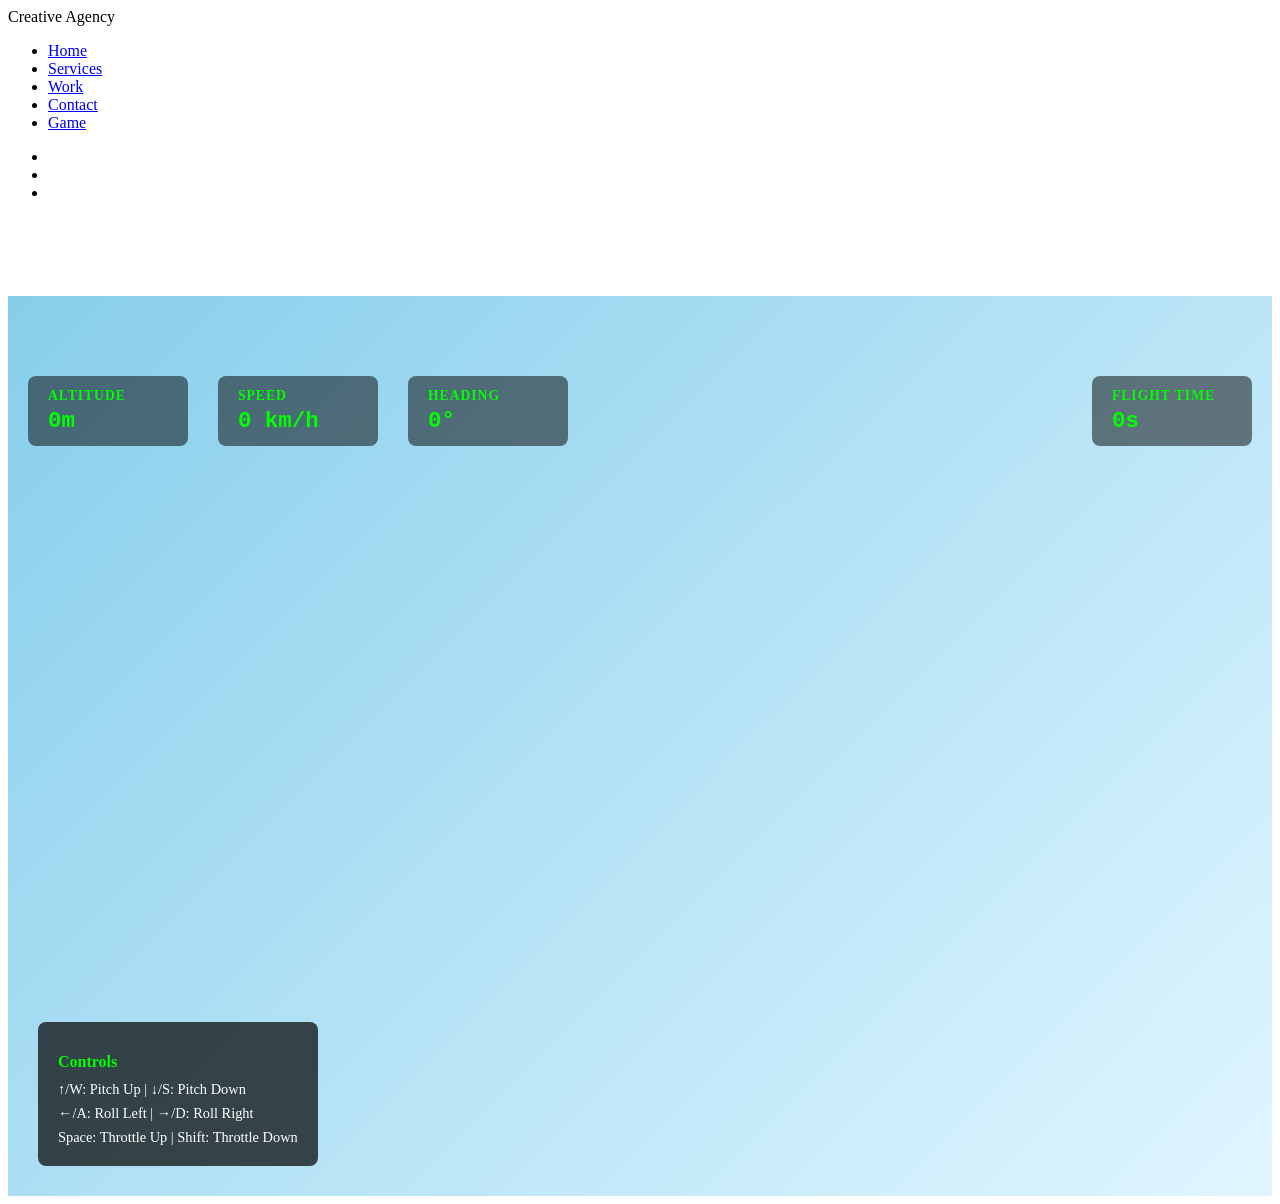
==== game.html @ fc153dbe "Add 3D plane simulation game - Phase 1 foundation Implemented: - Babylon.js 3D scene setup with ligh" ====
<!DOCTYPE html>
<html lang="en">
  <head>
    <meta charset="UTF-8" />
    <meta http-equiv="X-UA-Compatible" content="IE=edge" />
    <meta name="viewport" content="width=device-width, initial-scale=1.0" />
    <link rel="stylesheet" href="css/style.css" />
    <link rel="stylesheet" href="css/game-styles.css" />
    <title>Plane Simulation - Creative Agency</title>
  </head>
  <body>
    <header>
      <div class="logo">Creative Agency</div>
      <div class="toggle"></div>
      <div class="navigation">
        <ul>
          <li><a href="index.html">Home</a></li>
          <li><a href="services.html">Services</a></li>
          <li><a href="work.html">Work</a></li>
          <li><a href="contact.html">Contact</a></li>
          <li><a href="game.html">Game</a></li>
        </ul>
        <div class="social-bar">
          <ul>
            <li>
              <a href="https://facebook.com">
                <img src="images/facebook.png" target="_blank" alt="" />
              </a>
            </li>
            <li>
              <a href="https://twitter.com">
                <img src="images/twitter.png" target="_blank" alt="" />
              </a>
            </li>
            <li>
              <a href="https://instagram.com">
                <img src="images/instagram.png" target="_blank" alt="" />
              </a>
            </li>
          </ul>
          <a href="mailto:you@email.com" class="email-icon">
            <img src="images/email.png" alt="" />
          </a>
        </div>
      </div>
    </header>

    <section class="game-container">
      <canvas id="gameCanvas"></canvas>
      <div class="game-hud">
        <div class="hud-left">
          <div class="hud-item">
            <span class="hud-label">Altitude</span>
            <span class="hud-value" id="altitude">0m</span>
          </div>
          <div class="hud-item">
            <span class="hud-label">Speed</span>
            <span class="hud-value" id="speed">0 km/h</span>
          </div>
          <div class="hud-item">
            <span class="hud-label">Heading</span>
            <span class="hud-value" id="heading">0°</span>
          </div>
        </div>
        <div class="hud-right">
          <div class="hud-item">
            <span class="hud-label">Flight Time</span>
            <span class="hud-value" id="flightTime">0s</span>
          </div>
        </div>
      </div>

      <div class="controls-hint" id="controlsHint">
        <h3>Controls</h3>
        <p>↑/W: Pitch Up | ↓/S: Pitch Down</p>
        <p>←/A: Roll Left | →/D: Roll Right</p>
        <p>Space: Throttle Up | Shift: Throttle Down</p>
        <p class="game-over-text" id="gameOverText" style="display: none;">
          <strong>CRASHED!</strong> Press R to Restart
        </p>
      </div>
    </section>

    <!-- Babylon.js CDN -->
    <script src="https://cdn.babylonjs.com/babylon.js"></script>
    <script src="https://cdn.babylonjs.com/loaders/babylonjs.loaders.min.js"></script>
    <script src="js/script.js"></script>
    <script src="js/game.js"></script>
  </body>
</html>
---- css/game-styles.css ----
/* Game Styles */

.game-container {
  position: relative;
  width: 100%;
  height: 100vh;
  padding: 0;
  margin: 0;
  margin-top: 60px;
  background: linear-gradient(135deg, #87ceeb 0%, #e0f6ff 100%);
  display: flex;
  align-items: center;
  justify-content: center;
}

#gameCanvas {
  display: block;
  width: 100%;
  height: calc(100vh - 60px);
  max-width: 100%;
  max-height: 100%;
}

/* HUD - Heads Up Display */
.game-hud {
  position: absolute;
  top: 80px;
  left: 20px;
  right: 20px;
  display: flex;
  justify-content: space-between;
  pointer-events: none;
  z-index: 10;
}

.hud-left {
  display: flex;
  gap: 30px;
}

.hud-item {
  display: flex;
  flex-direction: column;
  background: rgba(0, 0, 0, 0.5);
  padding: 12px 20px;
  border-radius: 8px;
  min-width: 120px;
}

.hud-label {
  font-size: 0.85rem;
  color: #00ff00;
  text-transform: uppercase;
  letter-spacing: 1px;
  font-weight: 600;
}

.hud-value {
  font-size: 1.4rem;
  color: #00ff00;
  font-weight: 700;
  font-family: 'Courier New', monospace;
  margin-top: 4px;
}

.hud-right {
  display: flex;
  gap: 30px;
}

/* Controls Hint */
.controls-hint {
  position: absolute;
  bottom: 30px;
  left: 30px;
  background: rgba(0, 0, 0, 0.7);
  color: #fff;
  padding: 15px 20px;
  border-radius: 8px;
  font-size: 0.9rem;
  max-width: 300px;
  pointer-events: auto;
  z-index: 10;
}

.controls-hint h3 {
  margin-bottom: 8px;
  color: #00ff00;
  font-size: 1rem;
}

.controls-hint p {
  margin: 4px 0;
  line-height: 1.4;
}

.game-over-text {
  color: #ff4444 !important;
  margin-top: 12px !important;
  font-size: 1.1rem !important;
  text-align: center;
  animation: blink 0.5s infinite;
}

@keyframes blink {
  0%, 50% {
    opacity: 1;
  }
  51%, 100% {
    opacity: 0.5;
  }
}

/* Mobile Responsive */
@media (max-width: 768px) {
  .game-container {
    margin-top: 60px;
  }

  #gameCanvas {
    height: calc(100vh - 60px);
  }

  .game-hud {
    top: 70px;
    left: 10px;
    right: 10px;
    flex-direction: column;
  }

  .hud-left,
  .hud-right {
    gap: 15px;
  }

  .hud-item {
    min-width: 100px;
    padding: 10px 15px;
  }

  .hud-label {
    font-size: 0.75rem;
  }

  .hud-value {
    font-size: 1.2rem;
  }

  .controls-hint {
    font-size: 0.8rem;
    padding: 10px 15px;
    bottom: 15px;
    left: 15px;
    max-width: 200px;
  }

  .controls-hint h3 {
    font-size: 0.9rem;
    margin-bottom: 6px;
  }

  .controls-hint p {
    margin: 2px 0;
    font-size: 0.75rem;
  }
}
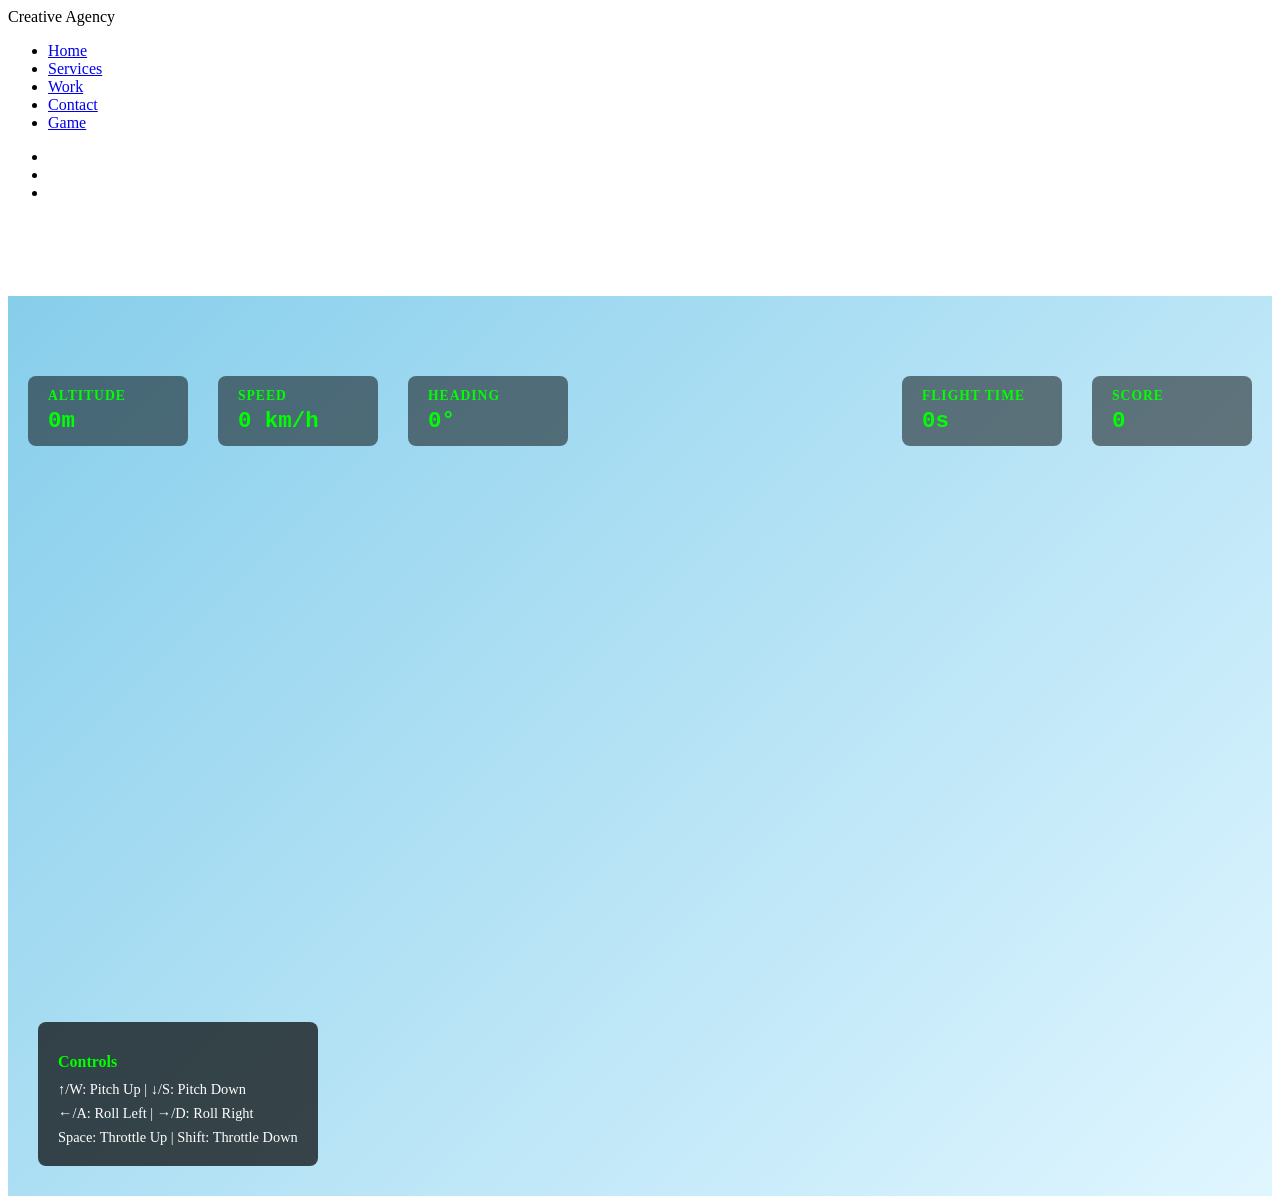
==== commit 7dadfbf1: "Phase 2: Enhanced flight mechanics and game features Improvements: - Stall mechanics: Loss of contro" ====
--- a/game.html
+++ b/game.html
@@ -67,6 +67,10 @@
             <span class="hud-label">Flight Time</span>
             <span class="hud-value" id="flightTime">0s</span>
           </div>
+          <div class="hud-item">
+            <span class="hud-label">Score</span>
+            <span class="hud-value" id="score">0</span>
+          </div>
         </div>
       </div>
 
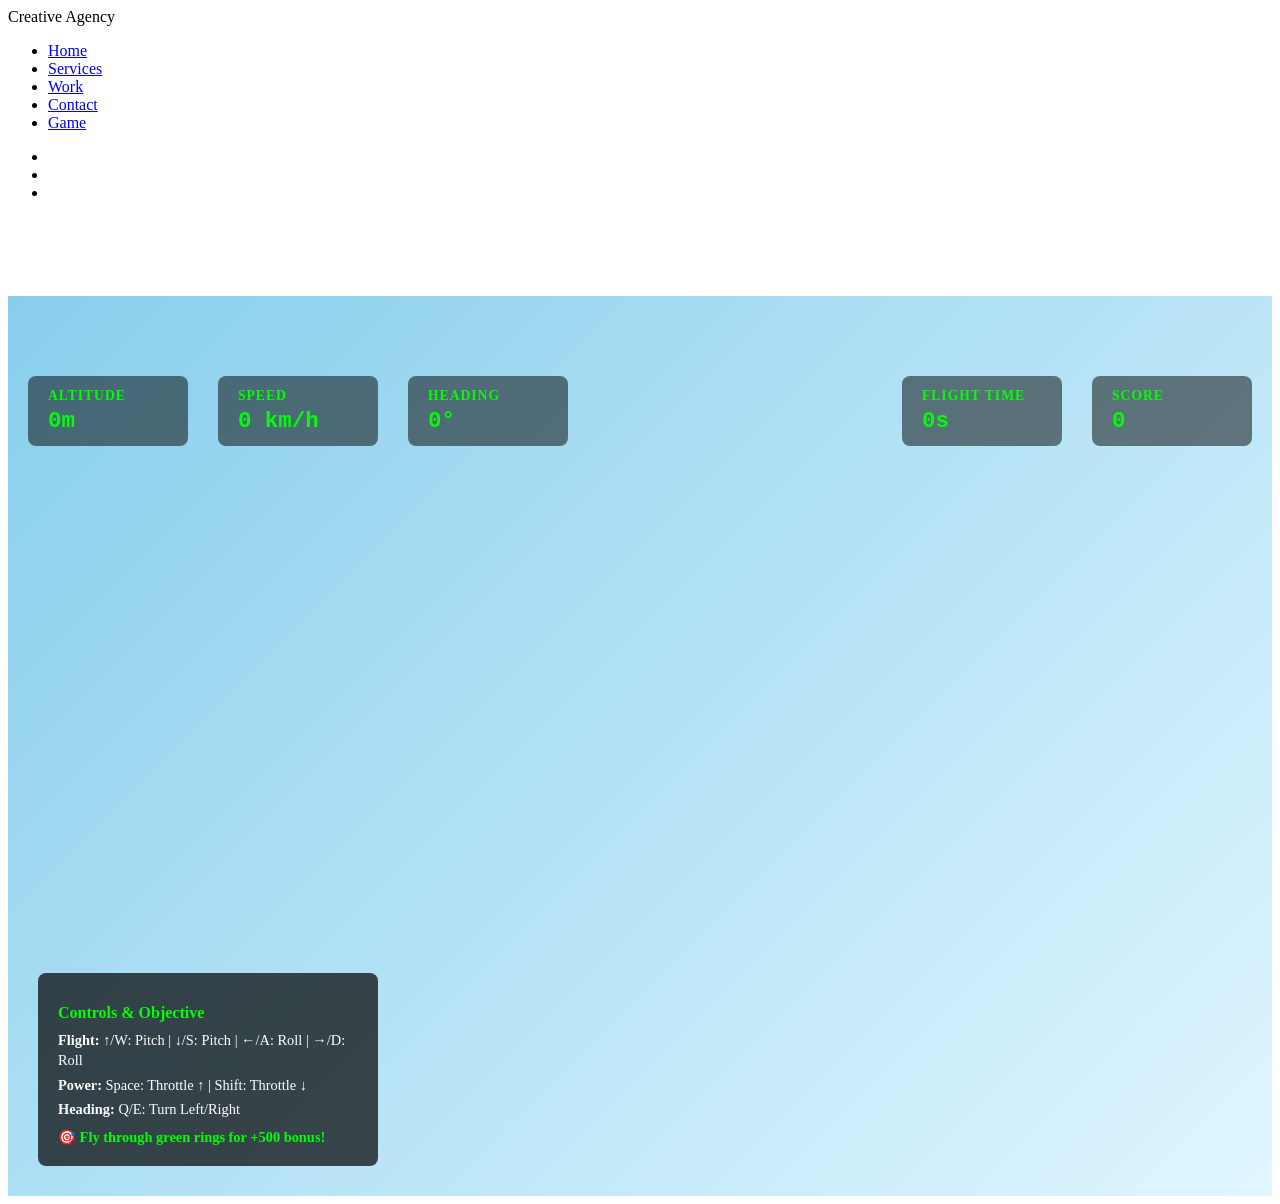
==== commit f3bf6ed5: "Phase 3: Visual polish and checkpoint system Features: - Skybox with atmospheric sky gradient - Impr" ====
--- a/game.html
+++ b/game.html
@@ -75,10 +75,11 @@
       </div>
 
       <div class="controls-hint" id="controlsHint">
-        <h3>Controls</h3>
-        <p>↑/W: Pitch Up | ↓/S: Pitch Down</p>
-        <p>←/A: Roll Left | →/D: Roll Right</p>
-        <p>Space: Throttle Up | Shift: Throttle Down</p>
+        <h3>Controls & Objective</h3>
+        <p><strong>Flight:</strong> ↑/W: Pitch | ↓/S: Pitch | ←/A: Roll | →/D: Roll</p>
+        <p><strong>Power:</strong> Space: Throttle ↑ | Shift: Throttle ↓</p>
+        <p><strong>Heading:</strong> Q/E: Turn Left/Right</p>
+        <p style="color: #0f0; margin-top: 8px;"><strong>🎯 Fly through green rings for +500 bonus!</strong></p>
         <p class="game-over-text" id="gameOverText" style="display: none;">
           <strong>CRASHED!</strong> Press R to Restart
         </p>
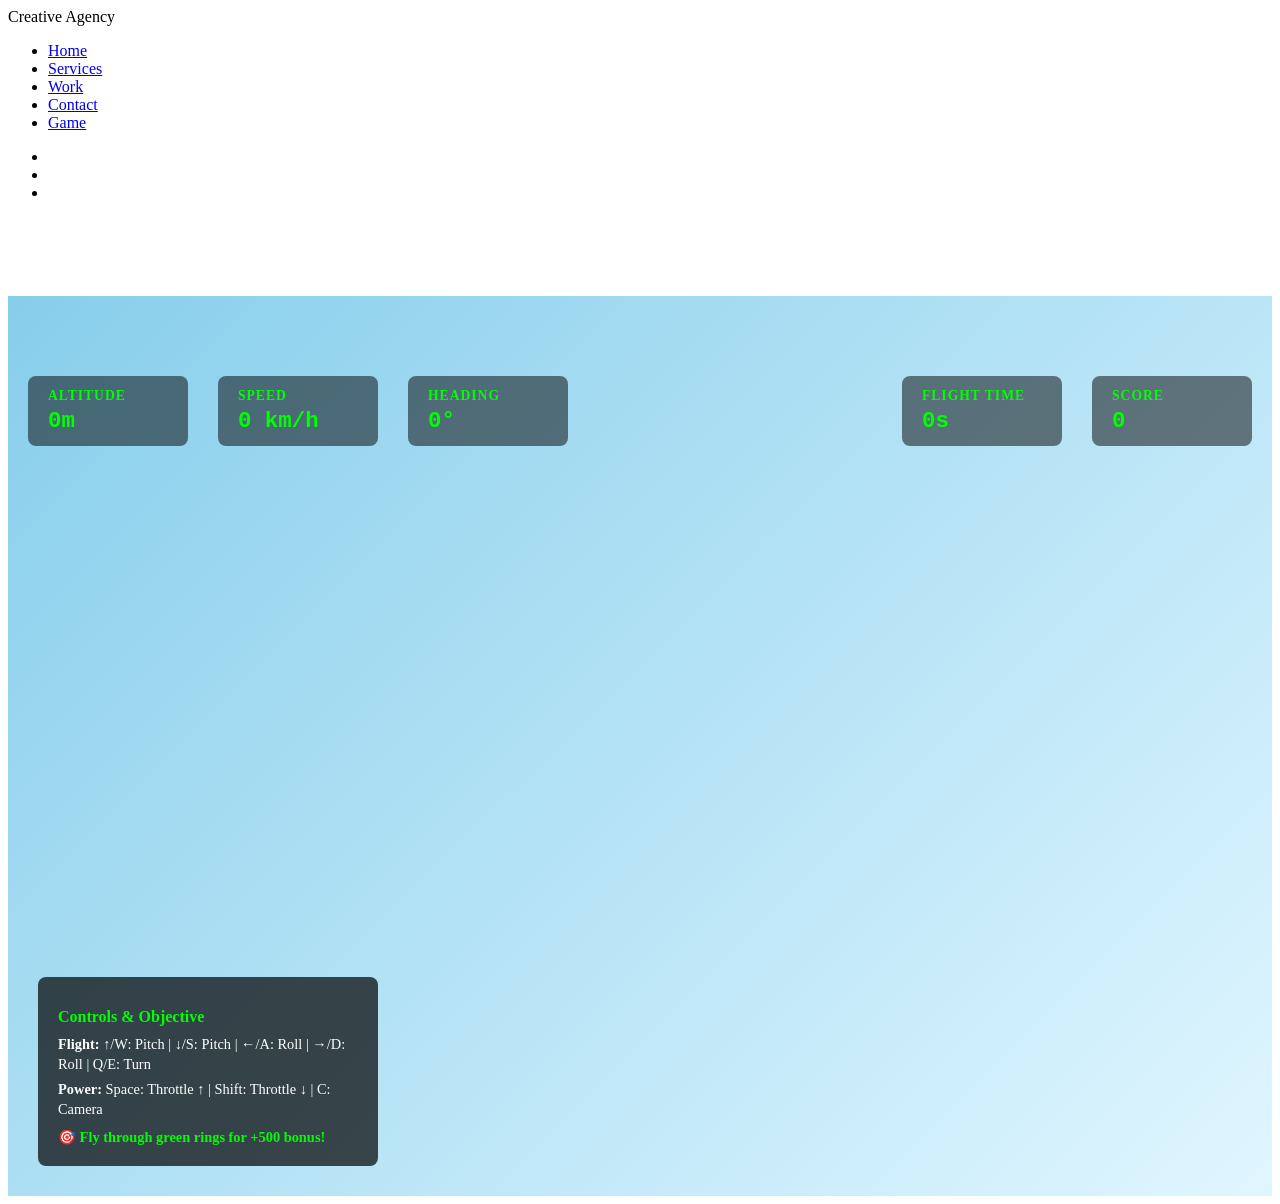
==== commit 6d2cd1fa: "Phase 4: Final polish - audio and camera systems Features: - Web Audio API integration for sound eff" ====
--- a/game.html
+++ b/game.html
@@ -76,9 +76,8 @@
 
       <div class="controls-hint" id="controlsHint">
         <h3>Controls & Objective</h3>
-        <p><strong>Flight:</strong> ↑/W: Pitch | ↓/S: Pitch | ←/A: Roll | →/D: Roll</p>
-        <p><strong>Power:</strong> Space: Throttle ↑ | Shift: Throttle ↓</p>
-        <p><strong>Heading:</strong> Q/E: Turn Left/Right</p>
+        <p><strong>Flight:</strong> ↑/W: Pitch | ↓/S: Pitch | ←/A: Roll | →/D: Roll | Q/E: Turn</p>
+        <p><strong>Power:</strong> Space: Throttle ↑ | Shift: Throttle ↓ | C: Camera</p>
         <p style="color: #0f0; margin-top: 8px;"><strong>🎯 Fly through green rings for +500 bonus!</strong></p>
         <p class="game-over-text" id="gameOverText" style="display: none;">
           <strong>CRASHED!</strong> Press R to Restart
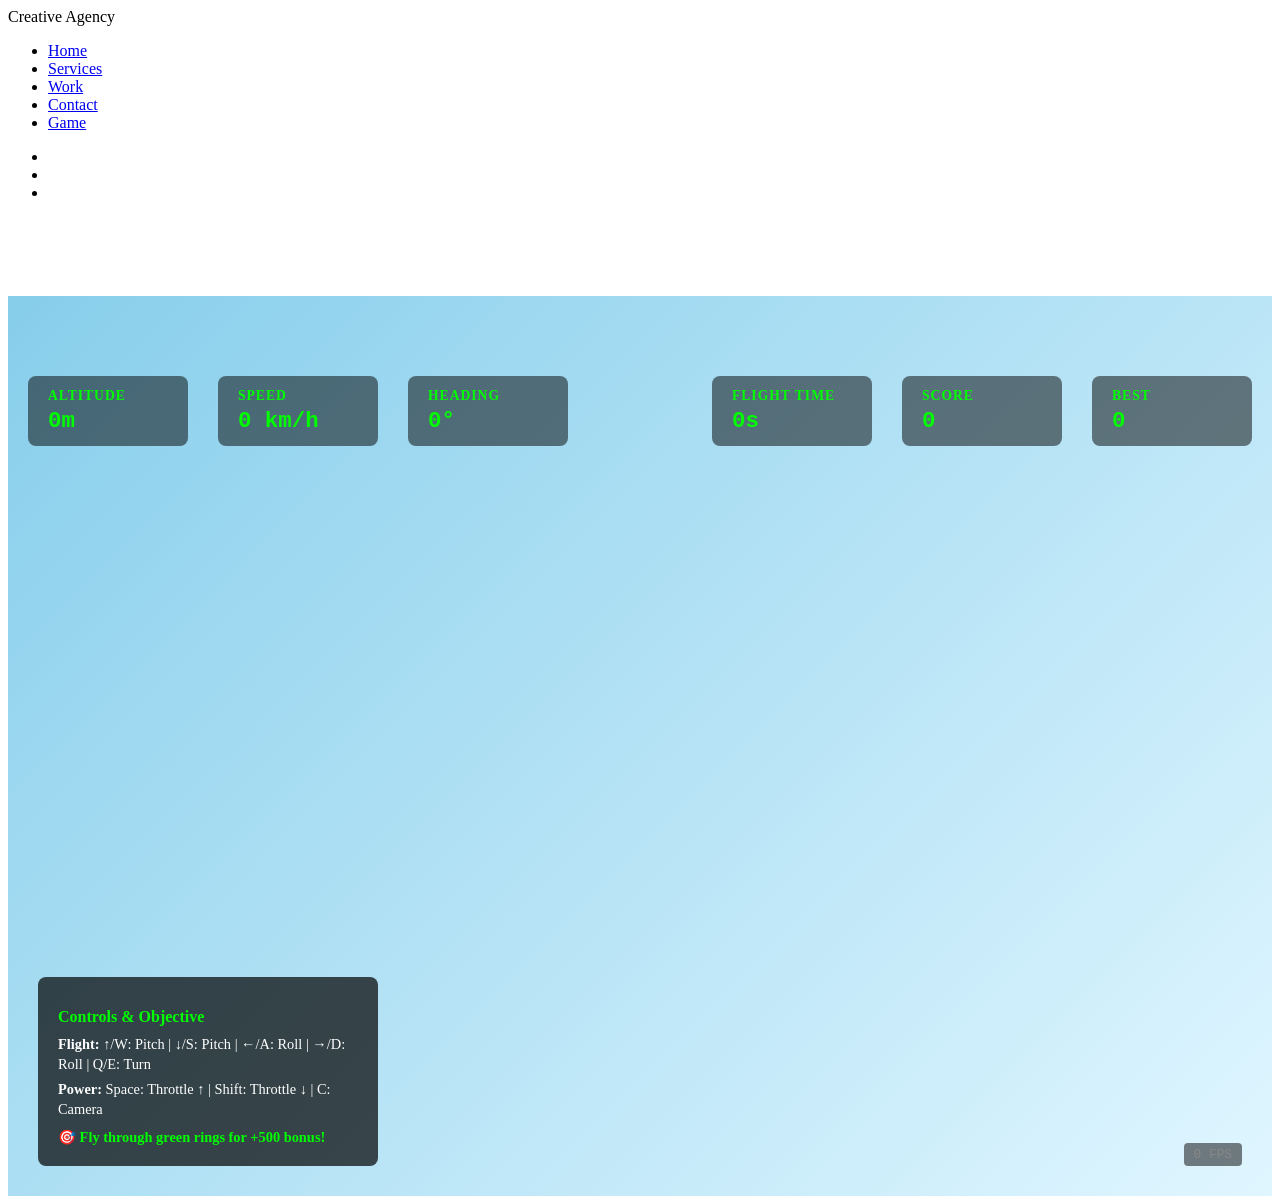
==== commit 2448c272: "Fix game-breaking shadow caster bug and optimize performance Critical fix (found via actual browser " ====
--- a/game.html
+++ b/game.html
@@ -71,7 +71,15 @@
             <span class="hud-label">Score</span>
             <span class="hud-value" id="score">0</span>
           </div>
+          <div class="hud-item">
+            <span class="hud-label">Best</span>
+            <span class="hud-value" id="bestScore">0</span>
+          </div>
         </div>
+      </div>
+
+      <div class="fps-counter" id="fpsCounter">
+        <span id="fps">0 FPS</span>
       </div>
 
       <div class="controls-hint" id="controlsHint">
--- a/css/game-styles.css
+++ b/css/game-styles.css
@@ -111,6 +111,21 @@
   }
 }
 
+/* FPS Counter (performance indicator) */
+.fps-counter {
+  position: absolute;
+  bottom: 30px;
+  right: 30px;
+  background: rgba(0, 0, 0, 0.5);
+  color: #888;
+  font-family: 'Courier New', monospace;
+  font-size: 0.8rem;
+  padding: 4px 10px;
+  border-radius: 4px;
+  pointer-events: none;
+  z-index: 10;
+}
+
 /* Mobile Responsive */
 @media (max-width: 768px) {
   .game-container {
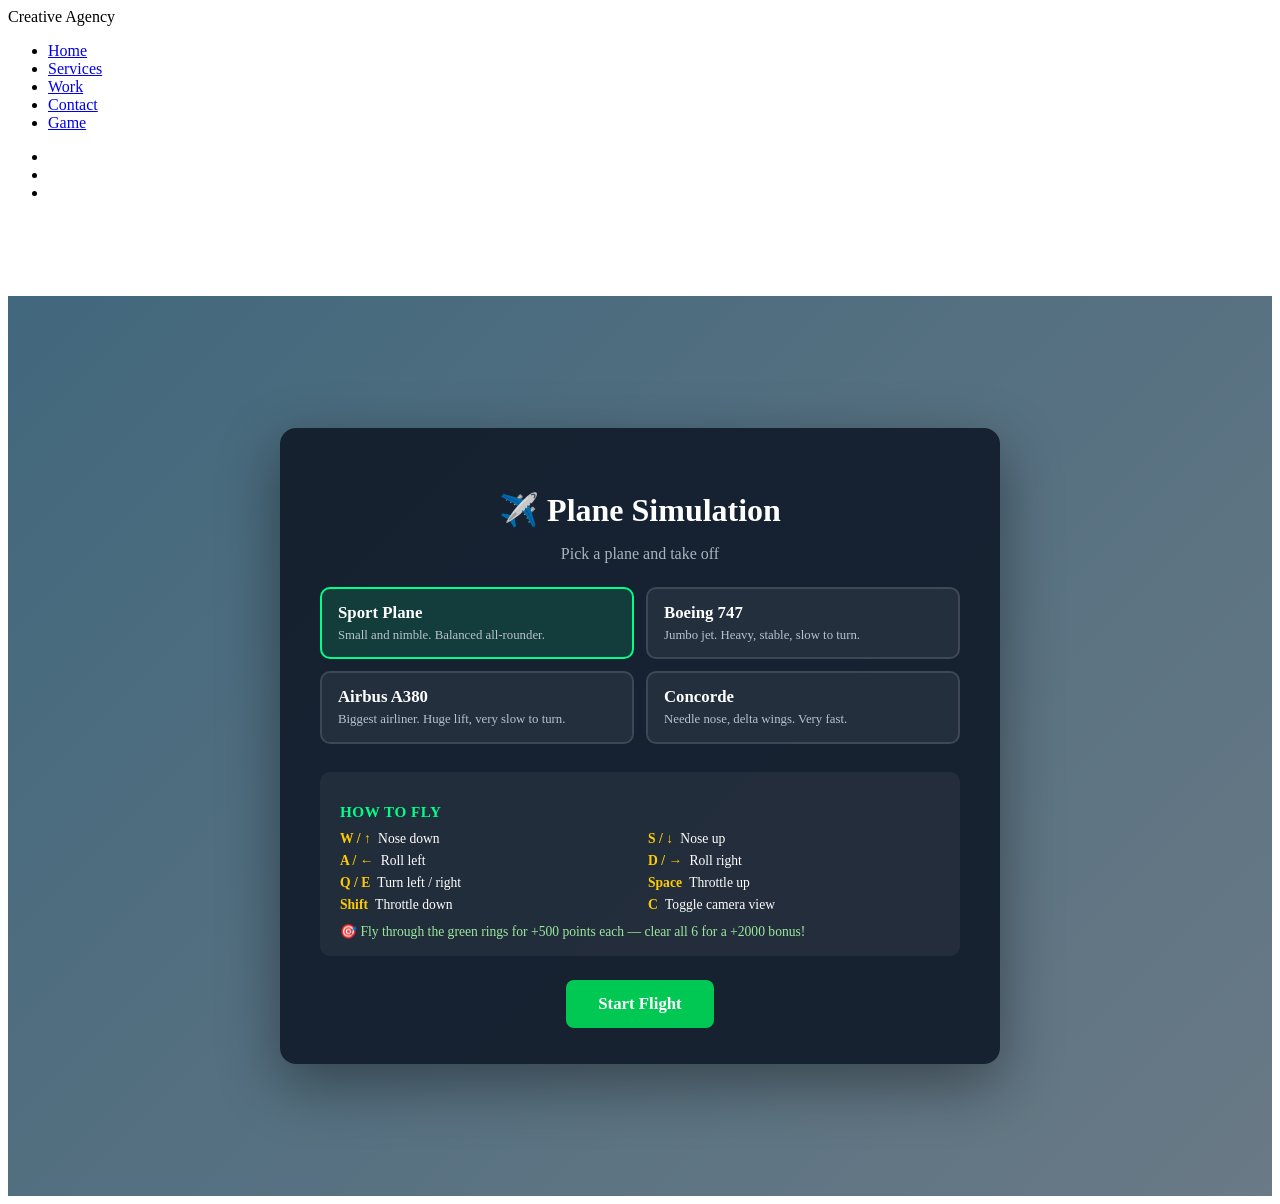
==== commit f2ca76a0: "Add multiple plane types, main menu, and polished crash screen Multiple plane types (js/game.js): - " ====
--- a/game.html
+++ b/game.html
@@ -47,7 +47,8 @@
 
     <section class="game-container">
       <canvas id="gameCanvas"></canvas>
-      <div class="game-hud">
+
+      <div class="game-hud hidden" id="gameHud">
         <div class="hud-left">
           <div class="hud-item">
             <span class="hud-label">Altitude</span>
@@ -78,18 +79,69 @@
         </div>
       </div>
 
-      <div class="fps-counter" id="fpsCounter">
+      <div class="fps-counter hidden" id="fpsCounter">
         <span id="fps">0 FPS</span>
       </div>
 
-      <div class="controls-hint" id="controlsHint">
-        <h3>Controls & Objective</h3>
-        <p><strong>Flight:</strong> ↑/W: Pitch | ↓/S: Pitch | ←/A: Roll | →/D: Roll | Q/E: Turn</p>
-        <p><strong>Power:</strong> Space: Throttle ↑ | Shift: Throttle ↓ | C: Camera</p>
-        <p style="color: #0f0; margin-top: 8px;"><strong>🎯 Fly through green rings for +500 bonus!</strong></p>
-        <p class="game-over-text" id="gameOverText" style="display: none;">
-          <strong>CRASHED!</strong> Press R to Restart
-        </p>
+      <div class="controls-hint hidden" id="controlsHint">
+        <strong>W/S:</strong> Pitch &nbsp; <strong>A/D:</strong> Roll &nbsp; <strong>Q/E:</strong> Turn &nbsp;
+        <strong>Space/Shift:</strong> Throttle &nbsp; <strong>C:</strong> Camera
+      </div>
+
+      <!-- Main menu: plane selection + instructions, shown before flight starts -->
+      <div class="main-menu" id="mainMenu">
+        <div class="menu-panel">
+          <h1>✈️ Plane Simulation</h1>
+          <p class="menu-subtitle">Pick a plane and take off</p>
+
+          <div class="plane-select" id="planeSelect">
+            <button class="plane-card selected" data-plane="sport" type="button">
+              <span class="plane-card-name">Sport Plane</span>
+              <span class="plane-card-desc">Small and nimble. Balanced all-rounder.</span>
+            </button>
+            <button class="plane-card" data-plane="boeing747" type="button">
+              <span class="plane-card-name">Boeing 747</span>
+              <span class="plane-card-desc">Jumbo jet. Heavy, stable, slow to turn.</span>
+            </button>
+            <button class="plane-card" data-plane="a380" type="button">
+              <span class="plane-card-name">Airbus A380</span>
+              <span class="plane-card-desc">Biggest airliner. Huge lift, very slow to turn.</span>
+            </button>
+            <button class="plane-card" data-plane="concorde" type="button">
+              <span class="plane-card-name">Concorde</span>
+              <span class="plane-card-desc">Needle nose, delta wings. Very fast.</span>
+            </button>
+          </div>
+
+          <div class="menu-instructions">
+            <h3>How to Fly</h3>
+            <div class="instructions-grid">
+              <div><strong>W / ↑</strong> Nose down</div>
+              <div><strong>S / ↓</strong> Nose up</div>
+              <div><strong>A / ←</strong> Roll left</div>
+              <div><strong>D / →</strong> Roll right</div>
+              <div><strong>Q / E</strong> Turn left / right</div>
+              <div><strong>Space</strong> Throttle up</div>
+              <div><strong>Shift</strong> Throttle down</div>
+              <div><strong>C</strong> Toggle camera view</div>
+            </div>
+            <p class="menu-goal">🎯 Fly through the green rings for +500 points each — clear all 6 for a +2000 bonus!</p>
+          </div>
+
+          <button class="btn-start" id="startFlightBtn" type="button">Start Flight</button>
+        </div>
+      </div>
+
+      <!-- Crash screen: shown after hitting the ground -->
+      <div class="crash-overlay" id="crashOverlay" style="display: none;">
+        <div class="crash-panel">
+          <h2>💥 CRASHED!</h2>
+          <p id="crashScoreLine">Score: 0</p>
+          <div class="crash-buttons">
+            <button class="btn-start" id="restartBtn" type="button">Restart (R)</button>
+            <button class="btn-secondary" id="changePlaneBtn" type="button">Change Plane</button>
+          </div>
+        </div>
       </div>
     </section>
 
--- a/css/game-styles.css
+++ b/css/game-styles.css
@@ -68,47 +68,29 @@
   gap: 30px;
 }
 
-/* Controls Hint */
+/* Hide-until-flight utility (menu/HUD toggling) */
+.hidden {
+  display: none !important;
+}
+
+/* Controls Hint - condensed single-line reminder during flight
+   (full instructions now live in the main menu) */
 .controls-hint {
   position: absolute;
   bottom: 30px;
   left: 30px;
   background: rgba(0, 0, 0, 0.7);
   color: #fff;
-  padding: 15px 20px;
+  padding: 10px 18px;
   border-radius: 8px;
-  font-size: 0.9rem;
-  max-width: 300px;
-  pointer-events: auto;
+  font-size: 0.8rem;
+  line-height: 1.6;
+  pointer-events: none;
   z-index: 10;
 }
 
-.controls-hint h3 {
-  margin-bottom: 8px;
+.controls-hint strong {
   color: #00ff00;
-  font-size: 1rem;
-}
-
-.controls-hint p {
-  margin: 4px 0;
-  line-height: 1.4;
-}
-
-.game-over-text {
-  color: #ff4444 !important;
-  margin-top: 12px !important;
-  font-size: 1.1rem !important;
-  text-align: center;
-  animation: blink 0.5s infinite;
-}
-
-@keyframes blink {
-  0%, 50% {
-    opacity: 1;
-  }
-  51%, 100% {
-    opacity: 0.5;
-  }
 }
 
 /* FPS Counter (performance indicator) */
@@ -126,6 +108,186 @@
   z-index: 10;
 }
 
+/* Main Menu (plane selection + instructions) */
+.main-menu {
+  position: absolute;
+  inset: 0;
+  display: flex;
+  align-items: center;
+  justify-content: center;
+  background: rgba(10, 20, 35, 0.55);
+  z-index: 30;
+  overflow-y: auto;
+  padding: 40px 20px;
+}
+
+.menu-panel {
+  background: rgba(20, 30, 45, 0.95);
+  color: #fff;
+  border-radius: 16px;
+  padding: 36px 40px;
+  max-width: 640px;
+  width: 100%;
+  text-align: center;
+  box-shadow: 0 20px 60px rgba(0, 0, 0, 0.4);
+}
+
+.menu-panel h1 {
+  font-size: 2rem;
+  margin-bottom: 6px;
+}
+
+.menu-subtitle {
+  color: #aab4c0;
+  margin-bottom: 24px;
+  font-size: 1rem;
+}
+
+.plane-select {
+  display: grid;
+  grid-template-columns: repeat(2, 1fr);
+  gap: 12px;
+  margin-bottom: 28px;
+}
+
+.plane-card {
+  display: flex;
+  flex-direction: column;
+  align-items: flex-start;
+  gap: 4px;
+  background: rgba(255, 255, 255, 0.06);
+  border: 2px solid rgba(255, 255, 255, 0.12);
+  border-radius: 10px;
+  padding: 14px 16px;
+  color: #fff;
+  cursor: pointer;
+  text-align: left;
+  font-family: inherit;
+  transition: border-color 0.15s, background 0.15s;
+}
+
+.plane-card:hover {
+  background: rgba(255, 255, 255, 0.1);
+}
+
+.plane-card.selected {
+  border-color: #00ff88;
+  background: rgba(0, 255, 136, 0.12);
+}
+
+.plane-card-name {
+  font-weight: 700;
+  font-size: 1.05rem;
+}
+
+.plane-card-desc {
+  font-size: 0.8rem;
+  color: #b8c2cc;
+  line-height: 1.3;
+}
+
+.menu-instructions {
+  text-align: left;
+  background: rgba(255, 255, 255, 0.05);
+  border-radius: 10px;
+  padding: 16px 20px;
+  margin-bottom: 24px;
+}
+
+.menu-instructions h3 {
+  color: #00ff88;
+  font-size: 0.95rem;
+  margin-bottom: 10px;
+  text-transform: uppercase;
+  letter-spacing: 0.5px;
+}
+
+.instructions-grid {
+  display: grid;
+  grid-template-columns: repeat(2, 1fr);
+  gap: 6px 16px;
+  font-size: 0.85rem;
+  margin-bottom: 10px;
+}
+
+.instructions-grid strong {
+  color: #ffcc00;
+  margin-right: 4px;
+}
+
+.menu-goal {
+  font-size: 0.85rem;
+  color: #9be89b;
+  margin: 0;
+}
+
+.btn-start,
+.btn-secondary {
+  cursor: pointer;
+  border: none;
+  border-radius: 8px;
+  font-size: 1.05rem;
+  font-weight: 700;
+  padding: 14px 32px;
+  font-family: inherit;
+}
+
+.btn-start {
+  background: #00c853;
+  color: #fff;
+}
+
+.btn-start:hover {
+  background: #00e676;
+}
+
+.btn-secondary {
+  background: rgba(255, 255, 255, 0.12);
+  color: #fff;
+}
+
+.btn-secondary:hover {
+  background: rgba(255, 255, 255, 0.2);
+}
+
+/* Crash Screen */
+.crash-overlay {
+  position: absolute;
+  inset: 0;
+  display: flex;
+  align-items: center;
+  justify-content: center;
+  background: rgba(40, 5, 5, 0.55);
+  z-index: 30;
+}
+
+.crash-panel {
+  background: rgba(30, 15, 15, 0.95);
+  color: #fff;
+  border-radius: 16px;
+  padding: 32px 44px;
+  text-align: center;
+  box-shadow: 0 20px 60px rgba(0, 0, 0, 0.4);
+}
+
+.crash-panel h2 {
+  color: #ff5252;
+  font-size: 1.8rem;
+  margin-bottom: 8px;
+}
+
+.crash-panel p {
+  color: #d8c8c8;
+  margin-bottom: 20px;
+  font-size: 1.1rem;
+}
+
+.crash-buttons {
+  display: flex;
+  gap: 12px;
+  justify-content: center;
+}
+
 /* Mobile Responsive */
 @media (max-width: 768px) {
   .game-container {
@@ -162,20 +324,23 @@
   }
 
   .controls-hint {
-    font-size: 0.8rem;
-    padding: 10px 15px;
+    font-size: 0.7rem;
+    padding: 8px 12px;
     bottom: 15px;
     left: 15px;
-    max-width: 200px;
-  }
-
-  .controls-hint h3 {
-    font-size: 0.9rem;
-    margin-bottom: 6px;
-  }
-
-  .controls-hint p {
-    margin: 2px 0;
-    font-size: 0.75rem;
-  }
-}
+    max-width: 260px;
+  }
+
+  .menu-panel {
+    padding: 24px 20px;
+  }
+
+  .plane-select,
+  .instructions-grid {
+    grid-template-columns: 1fr;
+  }
+
+  .crash-buttons {
+    flex-direction: column;
+  }
+}
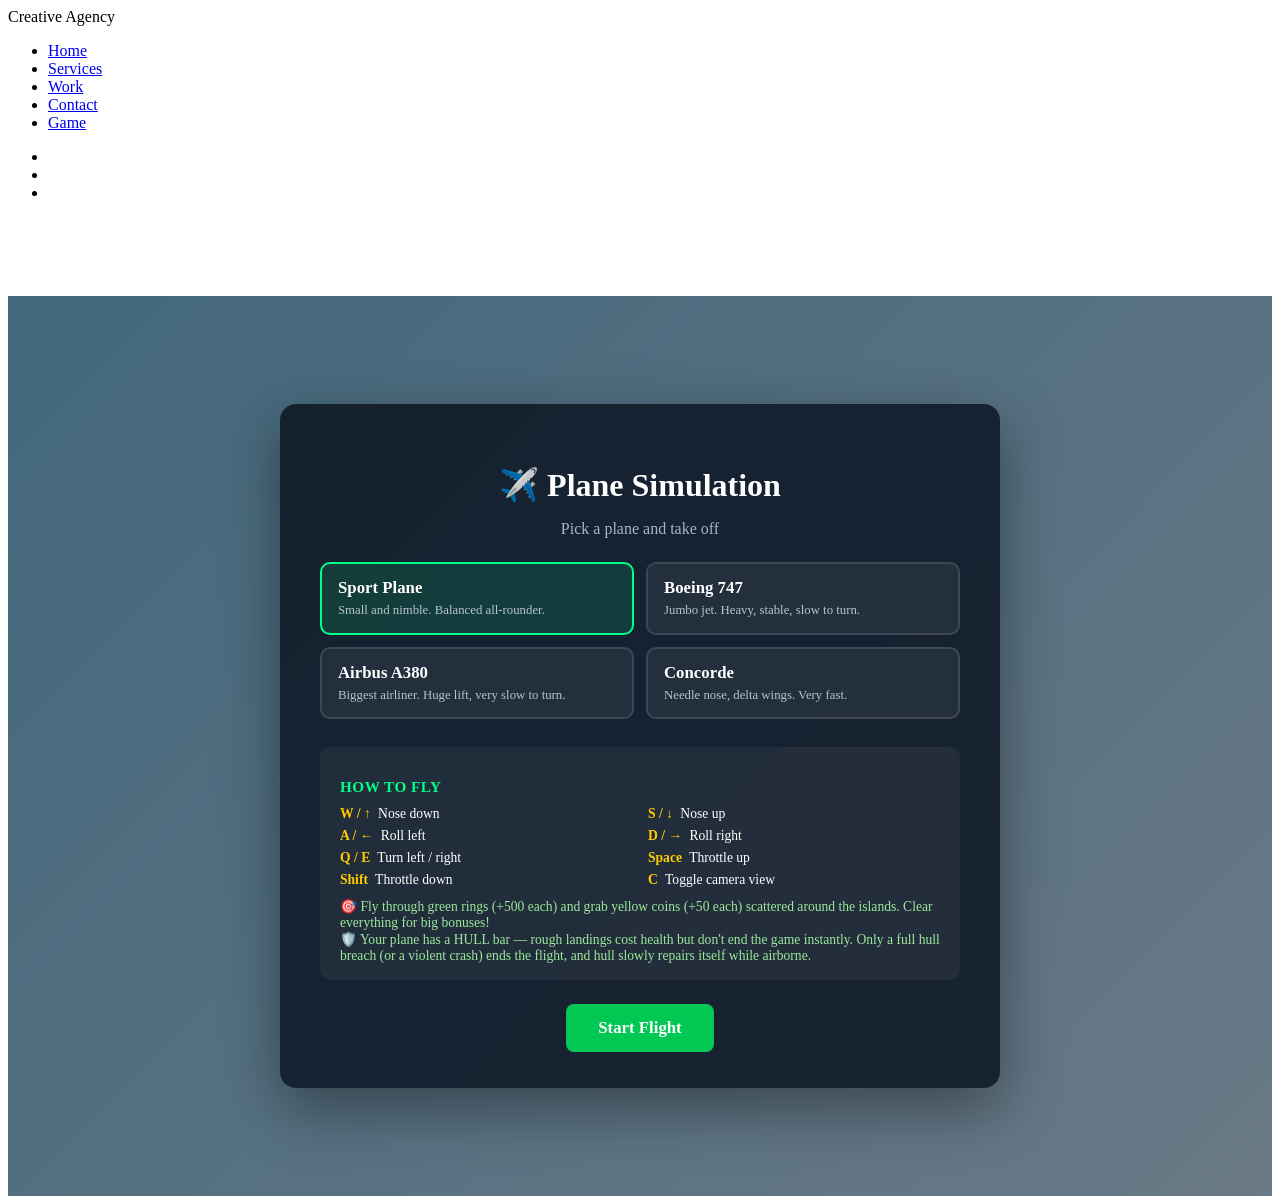
==== commit b1c29989: "Add hull-damage system and expand mini-objectives for easier, richer flying Make the game much harde" ====
--- a/game.html
+++ b/game.html
@@ -49,32 +49,54 @@
       <canvas id="gameCanvas"></canvas>
 
       <div class="game-hud hidden" id="gameHud">
-        <div class="hud-left">
-          <div class="hud-item">
-            <span class="hud-label">Altitude</span>
-            <span class="hud-value" id="altitude">0m</span>
+        <div class="hud-top-row">
+          <div class="hud-left">
+            <div class="hud-item">
+              <span class="hud-label">Altitude</span>
+              <span class="hud-value" id="altitude">0m</span>
+            </div>
+            <div class="hud-item">
+              <span class="hud-label">Speed</span>
+              <span class="hud-value" id="speed">0 km/h</span>
+            </div>
+            <div class="hud-item">
+              <span class="hud-label">Heading</span>
+              <span class="hud-value" id="heading">0°</span>
+            </div>
           </div>
-          <div class="hud-item">
-            <span class="hud-label">Speed</span>
-            <span class="hud-value" id="speed">0 km/h</span>
+
+          <!-- Artificial Horizon Indicator (center) -->
+          <div class="artificial-horizon-container">
+            <canvas id="artificialHorizonCanvas" width="140" height="140"></canvas>
           </div>
-          <div class="hud-item">
-            <span class="hud-label">Heading</span>
-            <span class="hud-value" id="heading">0°</span>
+
+          <div class="hud-right">
+            <div class="hud-item">
+              <span class="hud-label">Flight Time</span>
+              <span class="hud-value" id="flightTime">0s</span>
+            </div>
+            <div class="hud-item">
+              <span class="hud-label">Score</span>
+              <span class="hud-value" id="score">0</span>
+            </div>
+            <div class="hud-item">
+              <span class="hud-label">Best</span>
+              <span class="hud-value" id="bestScore">0</span>
+            </div>
           </div>
         </div>
-        <div class="hud-right">
-          <div class="hud-item">
-            <span class="hud-label">Flight Time</span>
-            <span class="hud-value" id="flightTime">0s</span>
+
+        <div class="hud-bottom-row">
+          <div class="health-bar-container">
+            <span class="health-bar-label">HULL</span>
+            <div class="health-bar-track">
+              <div class="health-bar-fill" id="healthBarFill"></div>
+            </div>
           </div>
-          <div class="hud-item">
-            <span class="hud-label">Score</span>
-            <span class="hud-value" id="score">0</span>
-          </div>
-          <div class="hud-item">
-            <span class="hud-label">Best</span>
-            <span class="hud-value" id="bestScore">0</span>
+
+          <div class="objectives-panel">
+            <div class="objective-item">🎯 Rings <span id="ringsCount">0/0</span></div>
+            <div class="objective-item">⭐ Coins <span id="coinsCount">0/0</span></div>
           </div>
         </div>
       </div>
@@ -87,6 +109,12 @@
         <strong>W/S:</strong> Pitch &nbsp; <strong>A/D:</strong> Roll &nbsp; <strong>Q/E:</strong> Turn &nbsp;
         <strong>Space/Shift:</strong> Throttle &nbsp; <strong>C:</strong> Camera
       </div>
+
+      <!-- Low-altitude terrain warning (shown briefly when descending too fast near ground) -->
+      <div class="terrain-warning hidden" id="terrainWarning">⚠ PULL UP ⚠</div>
+
+      <!-- Full-screen red flash on impact damage -->
+      <div class="damage-flash" id="damageFlash"></div>
 
       <!-- Main menu: plane selection + instructions, shown before flight starts -->
       <div class="main-menu" id="mainMenu">
@@ -125,7 +153,8 @@
               <div><strong>Shift</strong> Throttle down</div>
               <div><strong>C</strong> Toggle camera view</div>
             </div>
-            <p class="menu-goal">🎯 Fly through the green rings for +500 points each — clear all 6 for a +2000 bonus!</p>
+            <p class="menu-goal">🎯 Fly through green rings (+500 each) and grab yellow coins (+50 each) scattered around the islands. Clear everything for big bonuses!</p>
+            <p class="menu-goal">🛡️ Your plane has a HULL bar — rough landings cost health but don't end the game instantly. Only a full hull breach (or a violent crash) ends the flight, and hull slowly repairs itself while airborne.</p>
           </div>
 
           <button class="btn-start" id="startFlightBtn" type="button">Start Flight</button>
--- a/css/game-styles.css
+++ b/css/game-styles.css
@@ -28,9 +28,15 @@
   left: 20px;
   right: 20px;
   display: flex;
+  flex-direction: column;
+  gap: 14px;
+  pointer-events: none;
+  z-index: 10;
+}
+
+.hud-top-row {
+  display: flex;
   justify-content: space-between;
-  pointer-events: none;
-  z-index: 10;
 }
 
 .hud-left {
@@ -344,3 +350,125 @@
     flex-direction: column;
   }
 }
+
+/* Artificial Horizon Indicator */
+.artificial-horizon-container {
+  display: flex;
+  align-items: center;
+  justify-content: center;
+  pointer-events: none;
+}
+
+#artificialHorizonCanvas {
+  background: rgba(0, 0, 0, 0.6);
+  border-radius: 50%;
+  border: 2px solid #00ff00;
+  width: 140px;
+  height: 140px;
+}
+
+/* Bottom HUD row: health bar + objectives */
+.hud-bottom-row {
+  display: flex;
+  justify-content: space-between;
+  align-items: center;
+}
+
+.health-bar-container {
+  display: flex;
+  align-items: center;
+  gap: 10px;
+  background: rgba(0, 0, 0, 0.5);
+  padding: 8px 16px;
+  border-radius: 8px;
+}
+
+.health-bar-label {
+  font-size: 0.8rem;
+  color: #ccc;
+  font-weight: 700;
+  letter-spacing: 1px;
+}
+
+.health-bar-track {
+  width: 180px;
+  height: 14px;
+  background: rgba(255, 255, 255, 0.15);
+  border-radius: 7px;
+  overflow: hidden;
+}
+
+.health-bar-fill {
+  height: 100%;
+  width: 100%;
+  background: #00e676;
+  border-radius: 7px;
+  transition: width 0.25s ease, background-color 0.25s ease;
+}
+
+.objectives-panel {
+  display: flex;
+  gap: 16px;
+  background: rgba(0, 0, 0, 0.5);
+  padding: 8px 16px;
+  border-radius: 8px;
+}
+
+.objective-item {
+  font-size: 0.9rem;
+  color: #fff;
+  font-family: 'Courier New', monospace;
+  white-space: nowrap;
+}
+
+/* Low-altitude / terrain proximity warning */
+.terrain-warning {
+  position: absolute;
+  top: 45%;
+  left: 50%;
+  transform: translate(-50%, -50%);
+  color: #ff3b3b;
+  font-size: 1.8rem;
+  font-weight: 900;
+  letter-spacing: 2px;
+  text-shadow: 0 0 12px rgba(255, 0, 0, 0.9);
+  pointer-events: none;
+  z-index: 15;
+  animation: terrainPulse 0.5s infinite alternate;
+}
+
+@keyframes terrainPulse {
+  from { opacity: 0.5; }
+  to { opacity: 1; }
+}
+
+/* Full-screen red damage flash */
+.damage-flash {
+  position: absolute;
+  inset: 0;
+  background: rgba(255, 0, 0, 0);
+  pointer-events: none;
+  z-index: 20;
+  transition: background 0.08s ease-out;
+}
+
+.damage-flash.active {
+  background: rgba(255, 0, 0, 0.35);
+  transition: background 0.05s ease-in;
+}
+
+@media (max-width: 768px) {
+  .hud-bottom-row {
+    flex-direction: column;
+    gap: 10px;
+    align-items: stretch;
+  }
+
+  .health-bar-track {
+    width: 120px;
+  }
+
+  .objectives-panel {
+    justify-content: space-between;
+  }
+}
